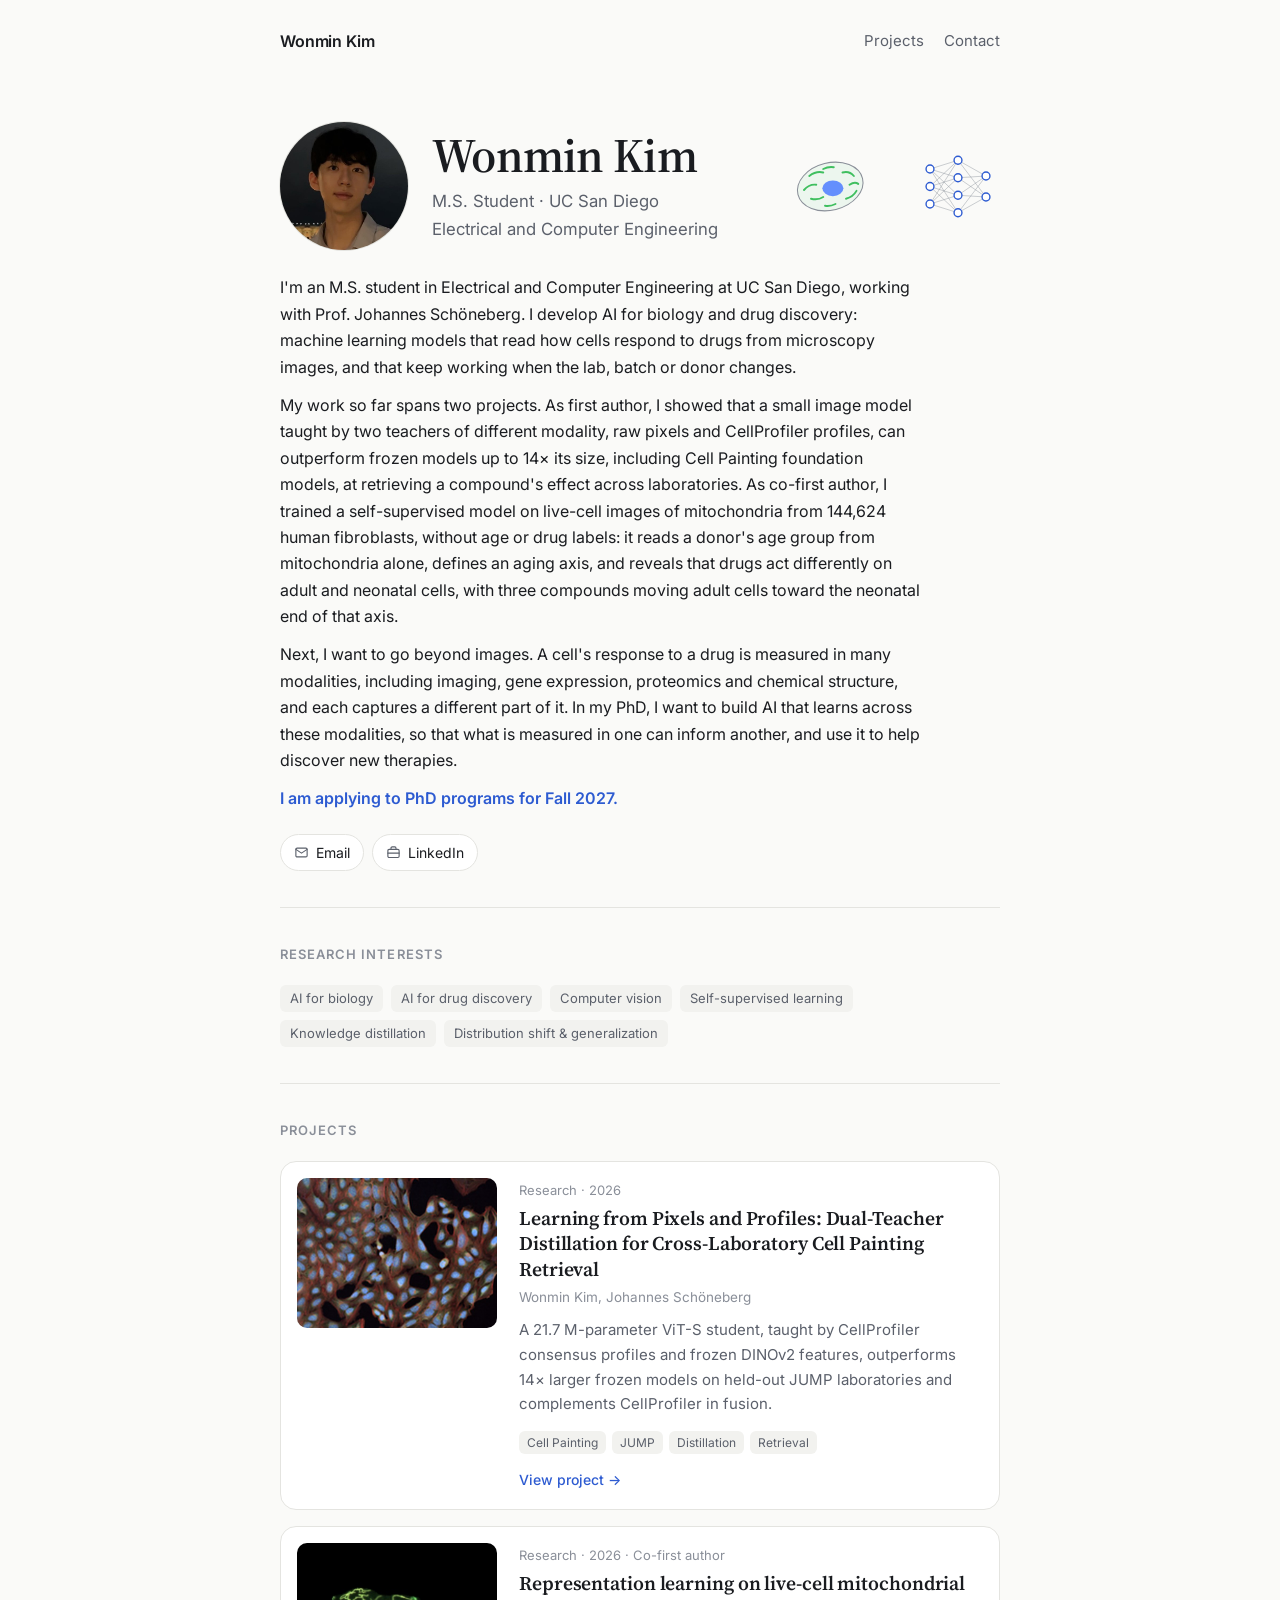
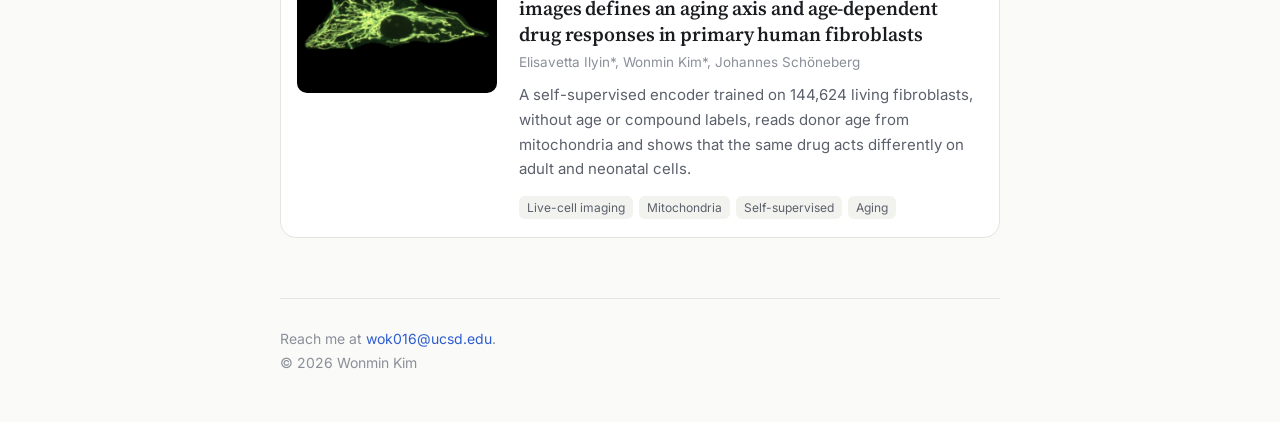
==== index.html @ ed398e42 "Replace favicon with a neural network icon Add .ico fallback and Apple touch icon; bust favicon cach" ====
<!doctype html>
<html lang="en">
<head>
  <meta charset="utf-8">
  <meta name="viewport" content="width=device-width, initial-scale=1">
  <title>Wonmin Kim</title>
  <meta name="description" content="Wonmin Kim — M.S. student at UC San Diego working on AI for biology and drug discovery. Applying to PhD programs for Fall 2027.">
  <link rel="icon" href="favicon.ico?v=2" sizes="32x32">
  <link rel="icon" href="assets/favicon.svg?v=2" type="image/svg+xml">
  <link rel="apple-touch-icon" href="assets/apple-touch-icon.png">
  <meta property="og:title" content="Wonmin Kim">
  <meta property="og:description" content="M.S. student at UC San Diego working on AI for biology and drug discovery. Applying to PhD programs for Fall 2027.">
  <meta property="og:image" content="https://1minute99.github.io/assets/profile.jpg">
  <meta property="og:url" content="https://1minute99.github.io/">
  <link rel="preconnect" href="https://fonts.googleapis.com">
  <link rel="preconnect" href="https://fonts.gstatic.com" crossorigin>
  <link rel="stylesheet" href="https://fonts.googleapis.com/css2?family=Inter:wght@400;500;600&family=Source+Serif+4:opsz,wght@8..60,500;8..60,600&display=swap">
  <link rel="stylesheet" href="assets/style.css?v=9">
</head>
<body>
  <div class="container">

    <header class="site-header">
      <a class="brand" href="index.html">Wonmin Kim</a>
      <nav class="site-nav" aria-label="Main">
        <a href="#projects">Projects</a>
        <a href="#contact">Contact</a>
      </nav>
    </header>

    <main>
      <!-- ============ About ============ -->
      <section class="hero" id="about">
        <div class="hero-head">
          <img class="avatar" src="assets/profile.jpg?v=3" width="480" height="480" alt="Photo of Wonmin Kim">
          <div>
            <h1>Wonmin Kim</h1>
            <p class="role"><span class="nowrap">M.S. Student · UC San Diego</span><br><span class="nowrap">Electrical and Computer Engineering</span></p>
          </div>
          <!-- AI x Bio: a cell's mitochondria light up, signals flow into a small network that fires layer by layer -->
          <svg class="aixbio" viewBox="0 0 240 120" role="img" aria-label="Animation: signals from a cell's mitochondria flow into a small neural network">
            <g class="ab-cell">
              <ellipse class="ab-membrane" cx="46" cy="60" rx="38" ry="27" transform="rotate(-14 46 60)"/>
              <ellipse class="ab-nucleus" cx="49" cy="62" rx="12" ry="9"/>
              <g class="ab-mito">
                <path d="M16 64 q6 -7 14 -6" style="--d:0s"/>
                <path d="M22 48 q8 -6 16 -4" style="--d:.3s"/>
                <path d="M38 40 q6 -3 12 -2" style="--d:.6s"/>
                <path d="M60 44 q8 -2 13 4" style="--d:.9s"/>
                <path d="M68 58 q6 -4 10 -1" style="--d:1.2s"/>
                <path d="M64 74 q8 -2 12 -9" style="--d:1.5s"/>
                <path d="M40 82 q6 1 12 -2" style="--d:1.8s"/>
                <path d="M24 74 q8 2 14 -2" style="--d:2.1s"/>
              </g>
            </g>
            <g class="ab-flow">
              <circle cx="88" cy="52" r="2.6" style="--d:0s; fill:#4c7dff"/>
              <circle cx="88" cy="60" r="2.6" style="--d:.8s; fill:#3fbf5f"/>
              <circle cx="88" cy="68" r="2.6" style="--d:1.6s; fill:#e8a33a"/>
            </g>
            <g class="ab-edges">
              <line x1="160" y1="40" x2="192" y2="30"/><line x1="160" y1="40" x2="192" y2="50"/><line x1="160" y1="40" x2="192" y2="70"/><line x1="160" y1="40" x2="192" y2="90"/>
              <line x1="160" y1="60" x2="192" y2="30"/><line x1="160" y1="60" x2="192" y2="50"/><line x1="160" y1="60" x2="192" y2="70"/><line x1="160" y1="60" x2="192" y2="90"/>
              <line x1="160" y1="80" x2="192" y2="30"/><line x1="160" y1="80" x2="192" y2="50"/><line x1="160" y1="80" x2="192" y2="70"/><line x1="160" y1="80" x2="192" y2="90"/>
              <line x1="192" y1="30" x2="224" y2="48"/><line x1="192" y1="30" x2="224" y2="72"/>
              <line x1="192" y1="50" x2="224" y2="48"/><line x1="192" y1="50" x2="224" y2="72"/>
              <line x1="192" y1="70" x2="224" y2="48"/><line x1="192" y1="70" x2="224" y2="72"/>
              <line x1="192" y1="90" x2="224" y2="48"/><line x1="192" y1="90" x2="224" y2="72"/>
            </g>
            <g class="ab-nodes">
              <circle class="ab-node l1" cx="160" cy="40" r="4.5"/><circle class="ab-node l1" cx="160" cy="60" r="4.5"/><circle class="ab-node l1" cx="160" cy="80" r="4.5"/>
              <circle class="ab-node l2" cx="192" cy="30" r="4.5"/><circle class="ab-node l2" cx="192" cy="50" r="4.5"/><circle class="ab-node l2" cx="192" cy="70" r="4.5"/><circle class="ab-node l2" cx="192" cy="90" r="4.5"/>
              <circle class="ab-node l3" cx="224" cy="48" r="4.5"/><circle class="ab-node l3" cx="224" cy="72" r="4.5"/>
            </g>
          </svg>
        </div>

        <div class="bio">
          <p>
            I'm an M.S. student in Electrical and Computer Engineering at UC San Diego, working
            with Prof. Johannes Schöneberg. I develop AI for biology and drug discovery: machine
            learning models that read how cells respond to drugs from microscopy images, and that
            keep working when the lab, batch or donor changes.
          </p>
          <p>
            My work so far spans two projects. As first author, I showed that a small image
            model taught by two teachers of different modality, raw pixels and CellProfiler
            profiles, can outperform frozen models up to 14× its size, including Cell Painting
            foundation models, at retrieving a compound's effect across laboratories. As co-first
            author, I trained a self-supervised model on live-cell images of mitochondria from
            144,624 human fibroblasts, without age or drug labels: it reads a donor's age group
            from mitochondria alone, defines an aging axis, and reveals that drugs act
            differently on adult and neonatal cells, with three compounds moving adult cells
            toward the neonatal end of that axis.
          </p>
          <p>
            Next, I want to go beyond images. A cell's response to a drug is measured in many
            modalities, including imaging, gene expression, proteomics and chemical structure,
            and each captures a different part of it. In my PhD, I want to build AI that learns
            across these modalities, so that what is measured in one can inform another, and use
            it to help discover new therapies.
          </p>
          <p class="bio-status"><strong>I am applying to PhD programs for Fall 2027.</strong></p>
        </div>

        <div class="links">
          <a href="mailto:wok016@ucsd.edu">
            <svg viewBox="0 0 24 24" fill="none" stroke="currentColor" stroke-width="1.8" stroke-linecap="round" stroke-linejoin="round" aria-hidden="true"><rect x="3" y="5" width="18" height="14" rx="2"/><path d="m3 7 9 6 9-6"/></svg>
            Email
          </a>
          <a href="https://www.linkedin.com/in/wonmin-kim/" target="_blank" rel="noopener">
            <svg viewBox="0 0 24 24" fill="none" stroke="currentColor" stroke-width="1.8" stroke-linecap="round" stroke-linejoin="round" aria-hidden="true"><rect x="3" y="7" width="18" height="13" rx="2"/><path d="M8 7V5a2 2 0 0 1 2-2h4a2 2 0 0 1 2 2v2M3 13h18"/></svg>
            LinkedIn
          </a>
          <!-- TODO: add your links, then remove the comment markers around each one.
          <a href="https://github.com/USERNAME">
            <svg viewBox="0 0 24 24" fill="none" stroke="currentColor" stroke-width="1.8" stroke-linecap="round" stroke-linejoin="round" aria-hidden="true"><path d="m8 7-5 5 5 5M16 7l5 5-5 5"/></svg>
            GitHub
          </a>
          <a href="https://scholar.google.com/citations?user=ID">
            <svg viewBox="0 0 24 24" fill="none" stroke="currentColor" stroke-width="1.8" stroke-linecap="round" stroke-linejoin="round" aria-hidden="true"><path d="M2 9.5 12 5l10 4.5-10 4.5L2 9.5Z"/><path d="M6 11.5V16c0 1.4 2.7 3 6 3s6-1.6 6-3v-4.5"/></svg>
            Google Scholar
          </a>
          <a href="assets/cv.pdf">
            <svg viewBox="0 0 24 24" fill="none" stroke="currentColor" stroke-width="1.8" stroke-linecap="round" stroke-linejoin="round" aria-hidden="true"><path d="M14 3H7a2 2 0 0 0-2 2v14a2 2 0 0 0 2 2h10a2 2 0 0 0 2-2V8l-5-5Z"/><path d="M14 3v5h5M9 13h6M9 17h6"/></svg>
            CV
          </a>
          -->
        </div>
      </section>

      <!-- ============ Interests ============ -->
      <section class="section" aria-labelledby="interests-title">
        <h2 class="section-title" id="interests-title">Research interests</h2>
        <ul class="interests">
          <li class="tag">AI for biology</li>
          <li class="tag">AI for drug discovery</li>
          <li class="tag">Computer vision</li>
          <li class="tag">Self-supervised learning</li>
          <li class="tag">Knowledge distillation</li>
          <li class="tag">Distribution shift &amp; generalization</li>
        </ul>
      </section>

      <!-- ============ Projects ============ -->
      <section class="section" id="projects" aria-labelledby="projects-title">
        <h2 class="section-title" id="projects-title">Projects</h2>

        <a class="project-card" href="projects/pixels-and-profiles.html">
          <div class="project-thumb" aria-hidden="true">
            <img src="assets/thumbs/pixels-and-profiles.jpg?v=2" width="576" height="432" alt="" loading="lazy" decoding="async">
          </div>

          <div class="project-body">
            <p class="project-meta">Research · 2026</p>
            <h3 class="project-title">Learning from Pixels and Profiles: Dual-Teacher Distillation for Cross-Laboratory Cell Painting Retrieval</h3>
            <p class="project-authors">Wonmin Kim, Johannes Schöneberg</p>
            <p class="project-desc">
              A 21.7 M-parameter ViT-S student, taught by CellProfiler consensus profiles and
              frozen DINOv2 features, outperforms 14× larger frozen models on held-out JUMP
              laboratories and complements CellProfiler in fusion.
            </p>
            <div class="project-tags">
              <span class="tag">Cell Painting</span>
              <span class="tag">JUMP</span>
              <span class="tag">Distillation</span>
              <span class="tag">Retrieval</span>
            </div>
            <span class="project-more">View project <span>→</span></span>
          </div>
        </a>

        <div class="project-card">
          <div class="project-thumb" aria-hidden="true">
            <img src="assets/thumbs/agingspace.jpg?v=2" width="490" height="368" alt="" loading="lazy" decoding="async">
          </div>

          <div class="project-body">
            <p class="project-meta">Research · 2026 · Co-first author</p>
            <h3 class="project-title">Representation learning on live-cell mitochondrial images defines an aging axis and age-dependent drug responses in primary human fibroblasts</h3>
            <p class="project-authors">Elisavetta Ilyin*, Wonmin Kim*, Johannes Schöneberg</p>
            <p class="project-desc">
              A self-supervised encoder trained on 144,624 living fibroblasts, without age or
              compound labels, reads donor age from mitochondria and shows that the same drug acts
              differently on adult and neonatal cells.
            </p>
            <div class="project-tags">
              <span class="tag">Live-cell imaging</span>
              <span class="tag">Mitochondria</span>
              <span class="tag">Self-supervised</span>
              <span class="tag">Aging</span>
            </div>
          </div>
        </div>
      </section>
    </main>

    <footer class="site-footer" id="contact">
      <p style="margin:0">
        Reach me at <a href="mailto:wok016@ucsd.edu">wok016@ucsd.edu</a>.
        <br>© 2026 Wonmin Kim
      </p>
    </footer>

  </div>
</body>
</html>
---- assets/style.css ----
/* ==========================================================================
   Personal site — shared styles
   ========================================================================== */

:root {
  --bg: #fafaf8;
  --surface: #ffffff;
  --surface-2: #f2f2ef;
  --text: #1a1c20;
  --muted: #5b606b;
  --faint: #8a8f99;
  --border: #e4e4e0;
  --accent: #2d5bd1;
  --accent-soft: #edf2fd;
  --code-bg: #f3f3f0;
  --shadow: 0 1px 2px rgba(20, 22, 28, 0.04), 0 6px 20px rgba(20, 22, 28, 0.06);

  /* Cell Painting channel pseudo-colours (DNA, ER, RNA, AGP, Mito) */
  --ch-dna: #4c7dff;
  --ch-er: #3fbf7f;
  --ch-rna: #f2c14e;
  --ch-agp: #ff7a45;
  --ch-mito: #e0479e;

  --serif: "Source Serif 4", Georgia, "Times New Roman", serif;
  --sans: "Inter", system-ui, -apple-system, "Apple SD Gothic Neo", "Noto Sans KR", sans-serif;
  --mono: "JetBrains Mono", ui-monospace, SFMono-Regular, Menlo, monospace;
}

@media (prefers-color-scheme: dark) {
  :root {
    --bg: #111215;
    --surface: #17181c;
    --surface-2: #1f2126;
    --text: #e9e9e6;
    --muted: #a3a7b0;
    --faint: #767a85;
    --border: #2a2c32;
    --accent: #8fabff;
    --accent-soft: #1a2340;
    --code-bg: #1b1c21;
    --shadow: none;
  }
}

*,
*::before,
*::after { box-sizing: border-box; }

html { -webkit-text-size-adjust: 100%; }

body {
  margin: 0;
  background: var(--bg);
  color: var(--text);
  font-family: var(--sans);
  font-size: 16px;
  line-height: 1.65;
  -webkit-font-smoothing: antialiased;
  -moz-osx-font-smoothing: grayscale;
}

a { color: var(--accent); text-decoration: none; }
a:hover { text-decoration: underline; text-underline-offset: 3px; }

:focus-visible {
  outline: 2px solid var(--accent);
  outline-offset: 3px;
  border-radius: 6px;
}

.container {
  max-width: 760px;
  margin: 0 auto;
  padding: 0 20px;
}

/* ---------- Header / footer ---------- */

.site-header {
  display: flex;
  align-items: center;
  justify-content: space-between;
  gap: 16px;
  padding: 28px 0;
}

.brand {
  color: var(--text);
  font-weight: 600;
  letter-spacing: -0.01em;
}
.brand:hover { text-decoration: none; }

.site-nav { display: flex; gap: 20px; }
.site-nav a { color: var(--muted); font-size: 15px; }
.site-nav a:hover { color: var(--text); text-decoration: none; }

.site-footer {
  margin-top: 24px;
  padding: 28px 0 48px;
  border-top: 1px solid var(--border);
  color: var(--faint);
  font-size: 14px;
}

/* ---------- Home: hero ---------- */

.hero { padding: 40px 0 36px; }

.hero h1 {
  margin: 0 0 6px;
  font-family: var(--serif);
  font-size: clamp(2.2rem, 6vw, 3rem);
  font-weight: 600;
  line-height: 1.1;
  letter-spacing: -0.015em;
}

.role {
  margin: 0 0 20px;
  color: var(--muted);
  font-size: 1.05rem;
}

.hero-head {
  display: flex;
  align-items: center;
  gap: 24px;
  margin-bottom: 24px;
}
.hero-head .role { margin: 0; }
.avatar {
  flex: none;
  width: 128px;
  height: 128px;
  border-radius: 50%;
  object-fit: cover;
  background: var(--surface-2);
  box-shadow: 0 0 0 1px var(--border);
}
@media (max-width: 520px) {
  .hero-head { gap: 16px; }
  .avatar { width: 92px; height: 92px; }
}

.bio p { margin: 0 0 12px; max-width: 64ch; }
.bio .bio-status { margin-top: 4px; }
.bio .bio-status strong { color: var(--accent); font-weight: 600; }

.links {
  display: flex;
  flex-wrap: wrap;
  gap: 8px;
  margin-top: 22px;
}

.links a {
  display: inline-flex;
  align-items: center;
  gap: 7px;
  padding: 6px 13px;
  border: 1px solid var(--border);
  border-radius: 999px;
  background: var(--surface);
  color: var(--text);
  font-size: 14px;
  transition: border-color 0.15s ease;
}
.links a:hover { border-color: var(--accent); text-decoration: none; }
.links svg { width: 15px; height: 15px; flex: none; color: var(--muted); }

/* ---------- Sections ---------- */

.section {
  padding: 36px 0;
  border-top: 1px solid var(--border);
}

.section-title {
  margin: 0 0 20px;
  color: var(--faint);
  font-size: 13px;
  font-weight: 600;
  letter-spacing: 0.08em;
  text-transform: uppercase;
}

.interests {
  display: flex;
  flex-wrap: wrap;
  gap: 8px;
  margin: 0;
  padding: 0;
  list-style: none;
}

/* ---------- AI x Bio animation beside the name ---------- */

.hero-head > div { flex: 1 1 auto; min-width: 0; }
.aixbio { display: block; flex: none; width: 210px; height: auto; margin-left: auto; overflow: visible; }

.ab-membrane { fill: #3fbf5f; fill-opacity: 0.07; stroke: var(--faint); stroke-width: 1.2; }
.ab-nucleus { fill: #4c7dff; fill-opacity: 0.85; }
.ab-mito path {
  fill: none;
  stroke: #3fbf5f;
  stroke-width: 2.2;
  stroke-linecap: round;
  animation: ab-glow 2.4s ease-in-out infinite;
  animation-delay: var(--d, 0s);
}
.ab-flow circle {
  opacity: 0;
  animation: ab-flow 2.4s linear infinite;
  animation-delay: var(--d, 0s);
}
.ab-edges line { stroke: var(--faint); stroke-opacity: 0.45; stroke-width: 1.1; }
.ab-node {
  fill: var(--surface);
  stroke: var(--accent);
  stroke-width: 1.6;
  animation: ab-fire 2.4s ease-in-out infinite;
}
.ab-node.l1 { animation-delay: 0.9s; }
.ab-node.l2 { animation-delay: 1.3s; }
.ab-node.l3 { animation-delay: 1.7s; }

@keyframes ab-glow {
  0%, 100% { stroke: #3fbf5f; opacity: 0.55; }
  50% { stroke: #f2c14e; opacity: 1; }
}
@keyframes ab-flow {
  0% { transform: translate(0, 0); opacity: 0; }
  15% { opacity: 1; }
  85% { opacity: 1; }
  100% { transform: translate(62px, 0); opacity: 0; }
}
@keyframes ab-fire {
  0%, 100% { fill: var(--surface); }
  15% { fill: var(--accent); }
  45% { fill: var(--surface); }
}

@media (prefers-reduced-motion: reduce) {
  .aixbio * { animation: none !important; }
  .ab-flow circle { opacity: 1; }
}
@media (min-width: 521px) and (max-width: 680px) {
  .aixbio { display: none; }
}
/* Phones: photo and animation side by side, name and role underneath */
@media (max-width: 520px) {
  .hero-head {
    display: grid;
    grid-template-columns: auto 1fr;
    grid-template-areas: "avatar anim" "text text";
    gap: 18px 16px;
    align-items: center;
  }
  .hero-head .avatar { grid-area: avatar; }
  .hero-head > div { grid-area: text; }
  .hero-head .aixbio { grid-area: anim; justify-self: end; width: 100%; max-width: 190px; margin-left: 0; }
  .hero-head .role { font-size: 0.98rem; }
}

.tag {
  display: inline-block;
  padding: 3px 10px;
  border-radius: 6px;
  background: var(--surface-2);
  color: var(--muted);
  font-size: 13px;
  line-height: 1.6;
}

/* ---------- Project card ---------- */

.project-card {
  display: grid;
  grid-template-columns: 200px 1fr;
  gap: 22px;
  padding: 16px;
  border: 1px solid var(--border);
  border-radius: 16px;
  background: var(--surface);
  color: inherit;
  transition: border-color 0.18s ease, box-shadow 0.18s ease, transform 0.18s ease;
}
a.project-card:hover {
  text-decoration: none;
  border-color: color-mix(in srgb, var(--accent) 45%, var(--border));
  box-shadow: var(--shadow);
  transform: translateY(-2px);
}

.project-card + .project-card { margin-top: 16px; }

.project-thumb {
  aspect-ratio: 4 / 3;
  overflow: hidden;
  border-radius: 10px;
  background: #0a0c11;
}
.project-thumb img { display: block; width: 100%; height: 100%; object-fit: cover; }

.project-body { display: flex; flex-direction: column; min-width: 0; padding: 2px 4px 2px 0; }

.project-meta { margin: 0; color: var(--faint); font-size: 13px; }

.project-title {
  margin: 4px 0 4px;
  font-family: var(--serif);
  font-size: 1.22rem;
  font-weight: 600;
  line-height: 1.3;
  letter-spacing: -0.005em;
}

.project-authors { margin: 0 0 10px; color: var(--faint); font-size: 13.5px; }
.project-desc { margin: 0; color: var(--muted); font-size: 15px; }

.project-tags { display: flex; flex-wrap: wrap; gap: 6px; margin-top: 14px; }
.project-tags .tag { font-size: 12px; padding: 2px 8px; }

.project-more {
  margin-top: auto;
  padding-top: 14px;
  color: var(--accent);
  font-size: 14px;
  font-weight: 500;
}
.project-more span { display: inline-block; transition: transform 0.18s ease; }
.project-card:hover .project-more span { transform: translateX(3px); }

@media (max-width: 620px) {
  .project-card { grid-template-columns: 1fr; gap: 16px; }
  .project-thumb { aspect-ratio: 16 / 9; }
}

/* ==========================================================================
   Project page
   ========================================================================== */

.paper-hero {
  padding: 36px 0 40px;
  text-align: center;
}

.eyebrow {
  margin: 0 0 18px;
  color: var(--faint);
  font-size: 13px;
  font-weight: 600;
  letter-spacing: 0.08em;
  text-transform: uppercase;
}

.channel-bar {
  display: flex;
  width: 110px;
  height: 4px;
  margin: 0 auto 26px;
  overflow: hidden;
  border-radius: 999px;
}
.channel-bar span { flex: 1; }

.paper-title {
  margin: 0 auto;
  max-width: 20em;
  font-family: var(--serif);
  text-wrap: balance;
  font-size: clamp(2rem, 5.4vw, 2.75rem);
  font-weight: 600;
  line-height: 1.15;
  letter-spacing: -0.015em;
}
.paper-title .subtitle {
  display: block;
  max-width: 34em;
  margin: 12px auto 0;
  color: var(--muted);
  font-size: 0.58em;
  font-weight: 500;
  line-height: 1.35;
  letter-spacing: 0;
}

.nowrap { white-space: nowrap; }

.authors { margin: 26px 0 4px; font-size: 1.05rem; }
.authors a { color: var(--text); }
.authors sup { color: var(--faint); font-size: 0.7em; }
.affil { margin: 0; color: var(--muted); font-size: 14px; }

.btn-row {
  display: flex;
  flex-wrap: wrap;
  justify-content: center;
  gap: 10px;
  margin-top: 26px;
}

.btn {
  display: inline-flex;
  align-items: center;
  gap: 8px;
  padding: 9px 16px;
  border: 1px solid var(--text);
  border-radius: 10px;
  background: var(--text);
  color: var(--bg);
  font-size: 14px;
  font-weight: 500;
  line-height: 1.2;
  transition: opacity 0.15s ease;
}
.btn:hover { text-decoration: none; opacity: 0.85; }
.btn svg { width: 16px; height: 16px; flex: none; }
.btn.secondary { border-color: var(--border); background: var(--surface); color: var(--text); }
.btn.secondary:hover { opacity: 1; border-color: var(--accent); }
.btn.is-disabled { opacity: 0.45; cursor: default; pointer-events: none; }

.tldr {
  margin: 0 0 32px;
  padding: 18px 22px;
  border-radius: 14px;
  background: var(--accent-soft);
  font-size: 1.02rem;
}
.tldr strong {
  margin-right: 6px;
  color: var(--accent);
  font-size: 13px;
  letter-spacing: 0.06em;
  text-transform: uppercase;
}

.prose h2 {
  margin: 0 0 14px;
  font-family: var(--serif);
  font-size: 1.55rem;
  font-weight: 600;
  line-height: 1.25;
  letter-spacing: -0.01em;
}
.prose p { margin: 0 0 14px; }
.prose p:last-child { margin-bottom: 0; }

/* ---------- Intro: TL;DR, stats, teaser ---------- */

.intro { padding-bottom: 40px; }
.intro .tldr { margin-bottom: 12px; }

.stats {
  display: grid;
  grid-template-columns: repeat(4, 1fr);
  gap: 10px;
}
.stat {
  padding: 16px 16px 14px;
  border: 1px solid var(--border);
  border-radius: 14px;
  background: var(--surface);
}
.stat-num {
  display: block;
  font-family: var(--serif);
  font-size: 1.55rem;
  font-weight: 600;
  line-height: 1.15;
  letter-spacing: -0.01em;
}
.stat-label {
  display: block;
  margin-top: 6px;
  color: var(--muted);
  font-size: 13px;
  line-height: 1.45;
}
@media (max-width: 680px) {
  .stats { grid-template-columns: repeat(2, 1fr); }
}

/* ---------- Figures (from the manuscript) ---------- */

.figure { margin: 28px 0 0; }
.figure-img {
  display: block;
  padding: 14px;
  border: 1px solid var(--border);
  border-radius: 14px;
  background: #ffffff;
  cursor: zoom-in;
  transition: border-color 0.15s ease;
}
.figure-img:hover { border-color: var(--accent); }
.figure-img img { display: block; width: 100%; height: auto; margin: 0 auto; }
.figure.narrow .figure-img img { max-width: 500px; }
.figure figcaption {
  margin: 12px 0 0;
  color: var(--muted);
  font-size: 14px;
  line-height: 1.6;
}
.figure figcaption b { color: var(--text); font-weight: 600; }
@media (max-width: 620px) {
  .figure-img { padding: 10px; border-radius: 12px; }
  .figure:not(.narrow) figcaption::after { content: " Tap the figure to enlarge."; color: var(--faint); }
}

.callout {
  margin-top: 22px;
  padding: 16px 20px;
  border-left: 3px solid var(--accent);
  border-radius: 0 12px 12px 0;
  background: var(--surface);
  color: var(--muted);
  font-size: 15px;
}
.callout strong { color: var(--text); }

/* ---------- Key points ---------- */

.points {
  display: grid;
  grid-template-columns: repeat(3, 1fr);
  gap: 12px;
  margin-top: 20px;
}
.point {
  padding: 16px 18px;
  border: 1px solid var(--border);
  border-radius: 14px;
  background: var(--surface);
}
.point h3 {
  display: flex;
  align-items: center;
  gap: 8px;
  margin: 0 0 6px;
  font-size: 15px;
  font-weight: 600;
}
.point p { margin: 0; color: var(--muted); font-size: 14.5px; line-height: 1.6; }
.dot { width: 9px; height: 9px; flex: none; border-radius: 50%; }

@media (max-width: 680px) {
  .points { grid-template-columns: 1fr; }
}

/* ---------- Results table ---------- */

.table-wrap {
  margin-top: 18px;
  overflow-x: auto;
  border: 1px solid var(--border);
  border-radius: 14px;
  background: var(--surface);
}
table {
  width: 100%;
  border-collapse: collapse;
  font-size: 15px;
  font-variant-numeric: tabular-nums;
}
th, td {
  padding: 11px 16px;
  border-bottom: 1px solid var(--border);
  text-align: left;
  white-space: nowrap;
}
th { color: var(--faint); font-size: 12.5px; font-weight: 600; letter-spacing: 0.04em; text-transform: uppercase; }
tbody tr:last-child td { border-bottom: 0; }
td.num, th.num { text-align: right; }
tr.best td { font-weight: 600; background: var(--accent-soft); }
tr.dim td { color: var(--faint); }
tr.split td { border-top: 1px solid var(--faint); }
td .ours { color: var(--accent); font-size: 12px; font-weight: 600; margin-left: 4px; }

@media (max-width: 620px) {
  table { font-size: 14px; }
  th, td { padding: 10px 8px; }
  th { white-space: normal; vertical-align: bottom; }
  th:first-child, td:first-child { padding-left: 12px; white-space: normal; min-width: 120px; }
  th:last-child, td:last-child { padding-right: 12px; }
}

.note { margin-top: 10px; color: var(--faint); font-size: 13.5px; }

/* ---------- Citation ---------- */

.bibtex {
  position: relative;
  margin-top: 16px;
}
.bibtex pre {
  margin: 0;
  padding: 18px 20px;
  overflow-x: auto;
  border: 1px solid var(--border);
  border-radius: 14px;
  background: var(--code-bg);
  font: 13px/1.7 var(--mono);
}
.copy-btn {
  position: absolute;
  top: 10px;
  right: 10px;
  padding: 5px 10px;
  border: 1px solid var(--border);
  border-radius: 8px;
  background: var(--surface);
  color: var(--muted);
  font: 500 12px var(--sans);
  cursor: pointer;
}
.copy-btn:hover { color: var(--text); border-color: var(--accent); }
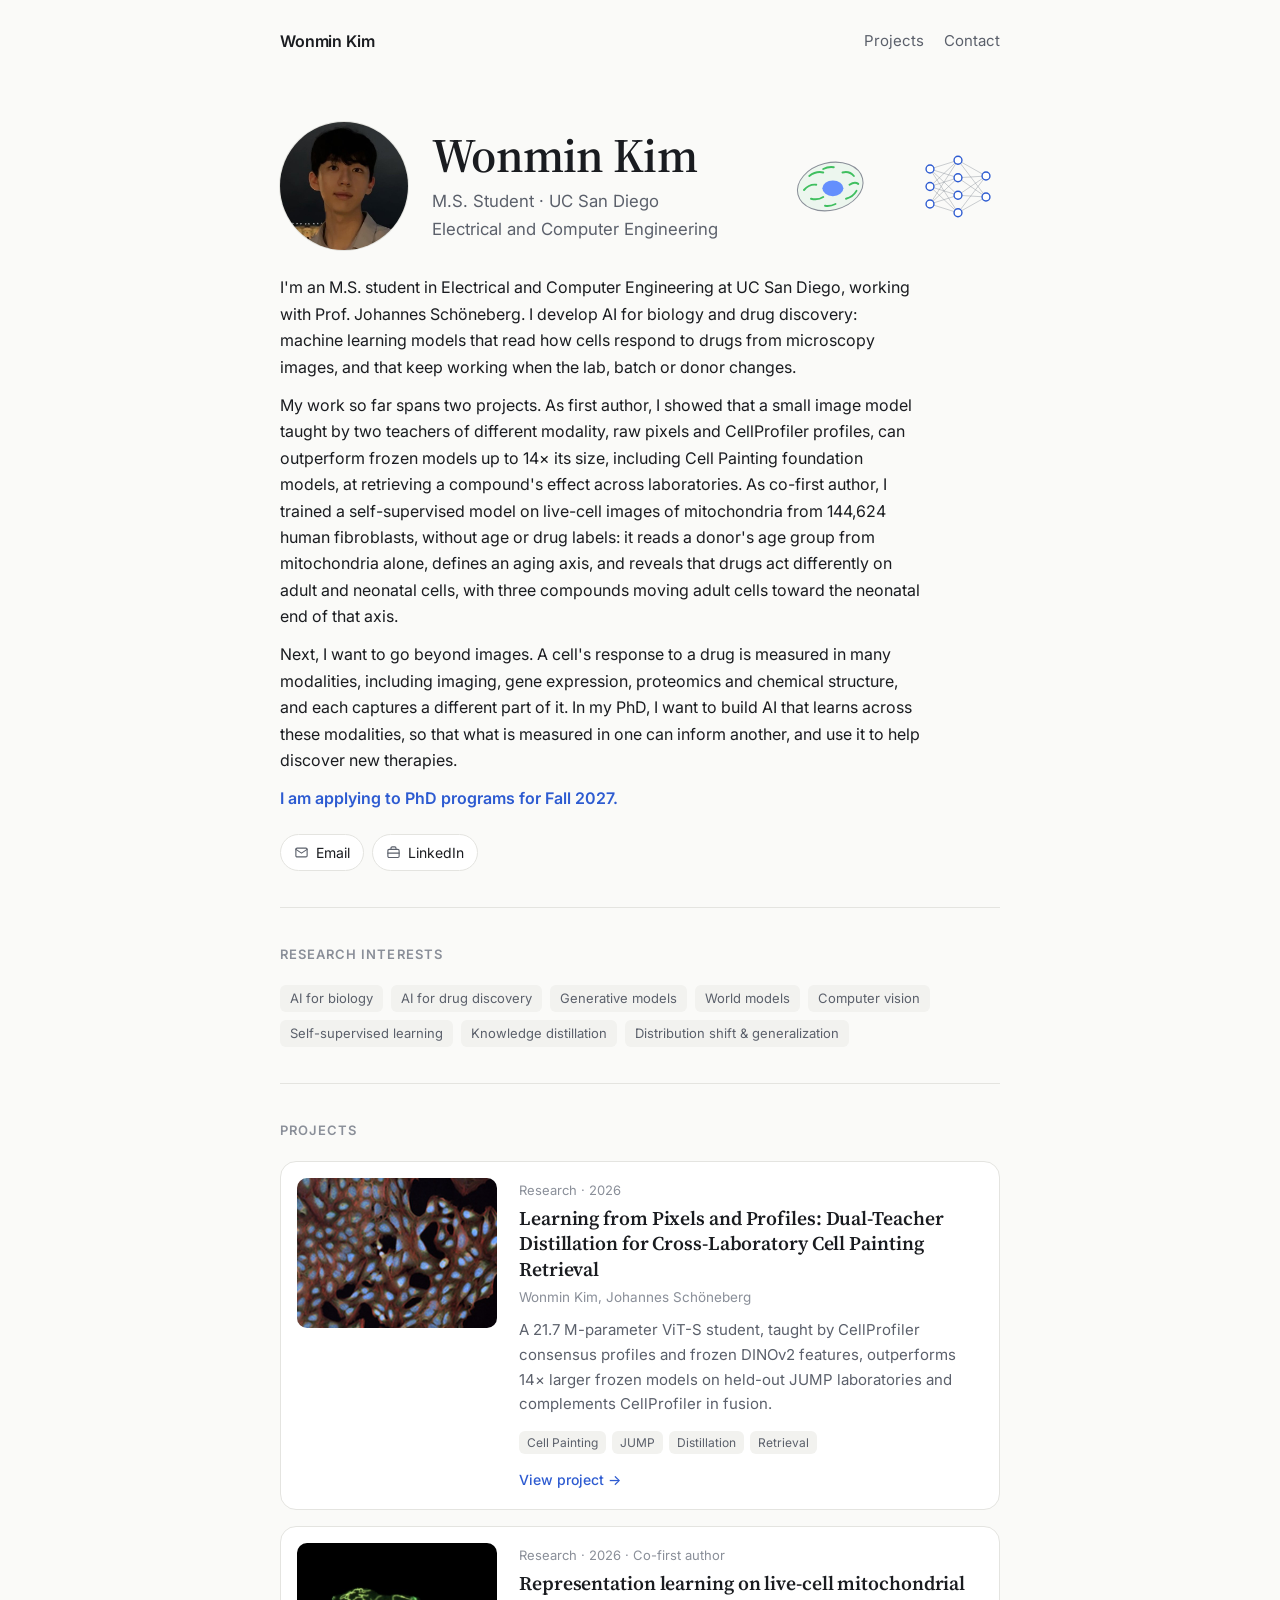
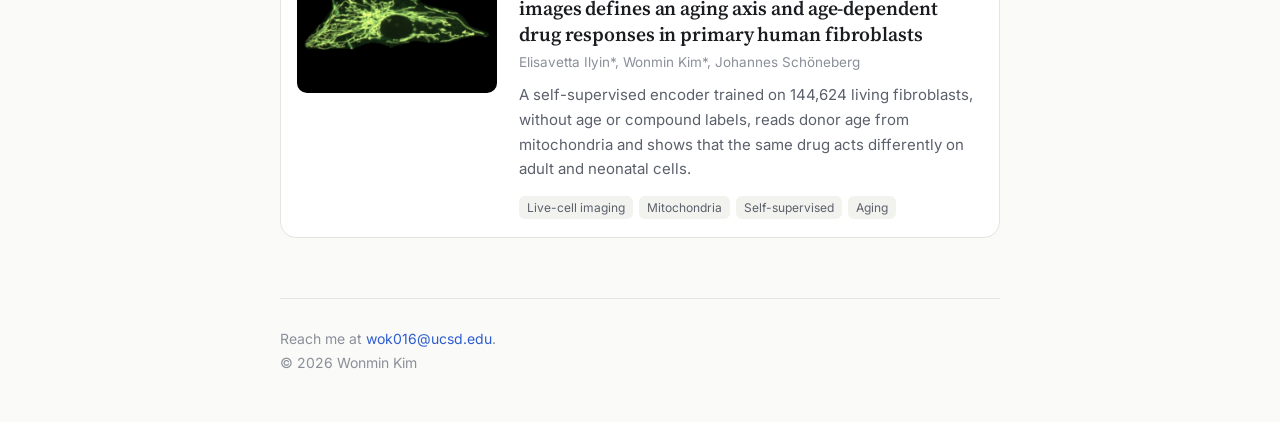
==== commit f4074dd2: "Dark favicon in the animation colours; add interest tags Redraw the neural network icon on a black b" ====
--- a/index.html
+++ b/index.html
@@ -5,9 +5,9 @@
   <meta name="viewport" content="width=device-width, initial-scale=1">
   <title>Wonmin Kim</title>
   <meta name="description" content="Wonmin Kim — M.S. student at UC San Diego working on AI for biology and drug discovery. Applying to PhD programs for Fall 2027.">
-  <link rel="icon" href="favicon.ico?v=2" sizes="32x32">
-  <link rel="icon" href="assets/favicon.svg?v=2" type="image/svg+xml">
-  <link rel="apple-touch-icon" href="assets/apple-touch-icon.png">
+  <link rel="icon" href="favicon.ico?v=3" sizes="32x32">
+  <link rel="icon" href="assets/favicon.svg?v=3" type="image/svg+xml">
+  <link rel="apple-touch-icon" href="assets/apple-touch-icon.png?v=3">
   <meta property="og:title" content="Wonmin Kim">
   <meta property="og:description" content="M.S. student at UC San Diego working on AI for biology and drug discovery. Applying to PhD programs for Fall 2027.">
   <meta property="og:image" content="https://1minute99.github.io/assets/profile.jpg">
@@ -135,6 +135,8 @@
         <ul class="interests">
           <li class="tag">AI for biology</li>
           <li class="tag">AI for drug discovery</li>
+          <li class="tag">Generative models</li>
+          <li class="tag">World models</li>
           <li class="tag">Computer vision</li>
           <li class="tag">Self-supervised learning</li>
           <li class="tag">Knowledge distillation</li>
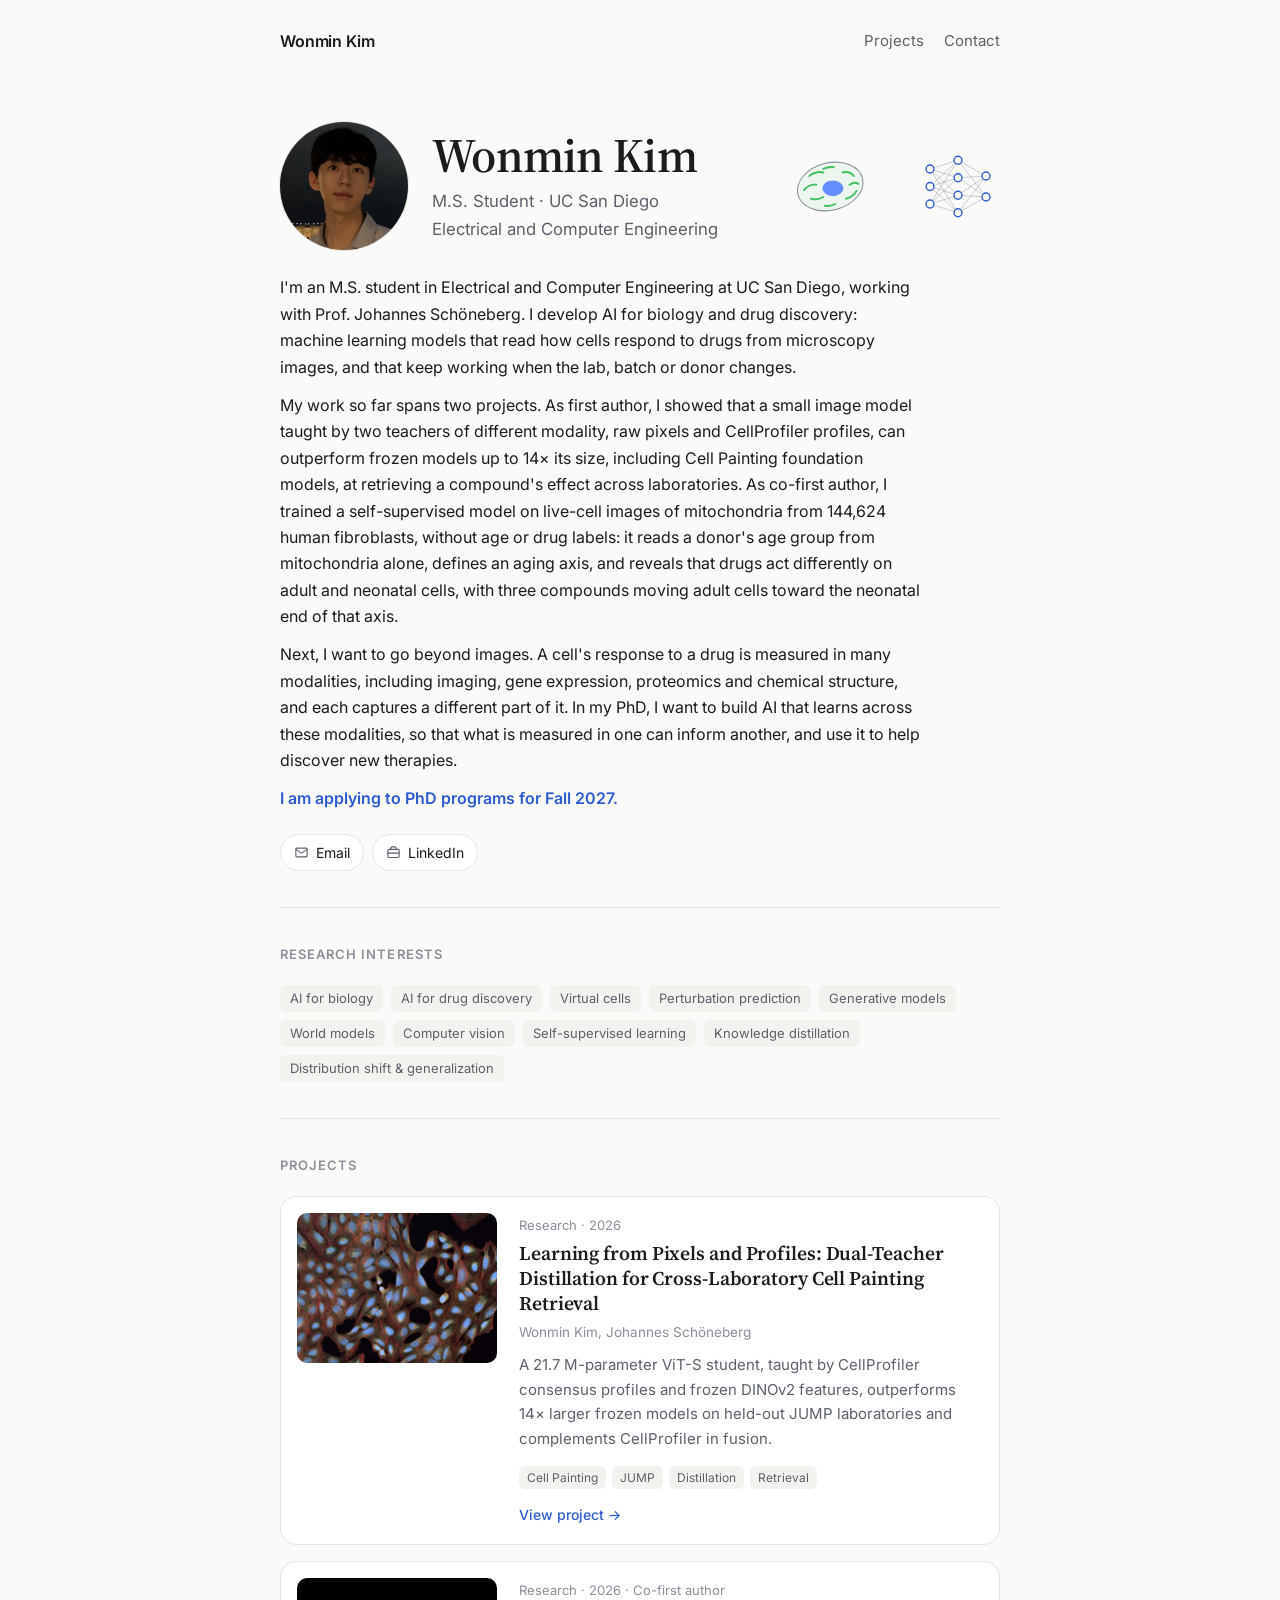
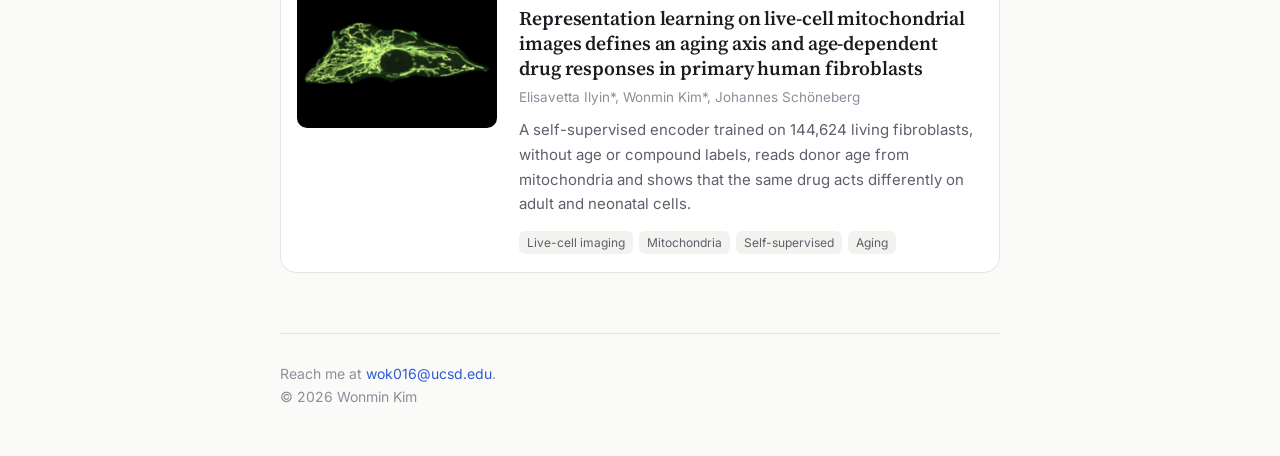
==== commit f1b2561a: "Add Virtual cells and Perturbation prediction to interests Co-Authored-By: Claude Opus 5.5 <noreply@" ====
--- a/index.html
+++ b/index.html
@@ -135,6 +135,8 @@
         <ul class="interests">
           <li class="tag">AI for biology</li>
           <li class="tag">AI for drug discovery</li>
+          <li class="tag">Virtual cells</li>
+          <li class="tag">Perturbation prediction</li>
           <li class="tag">Generative models</li>
           <li class="tag">World models</li>
           <li class="tag">Computer vision</li>
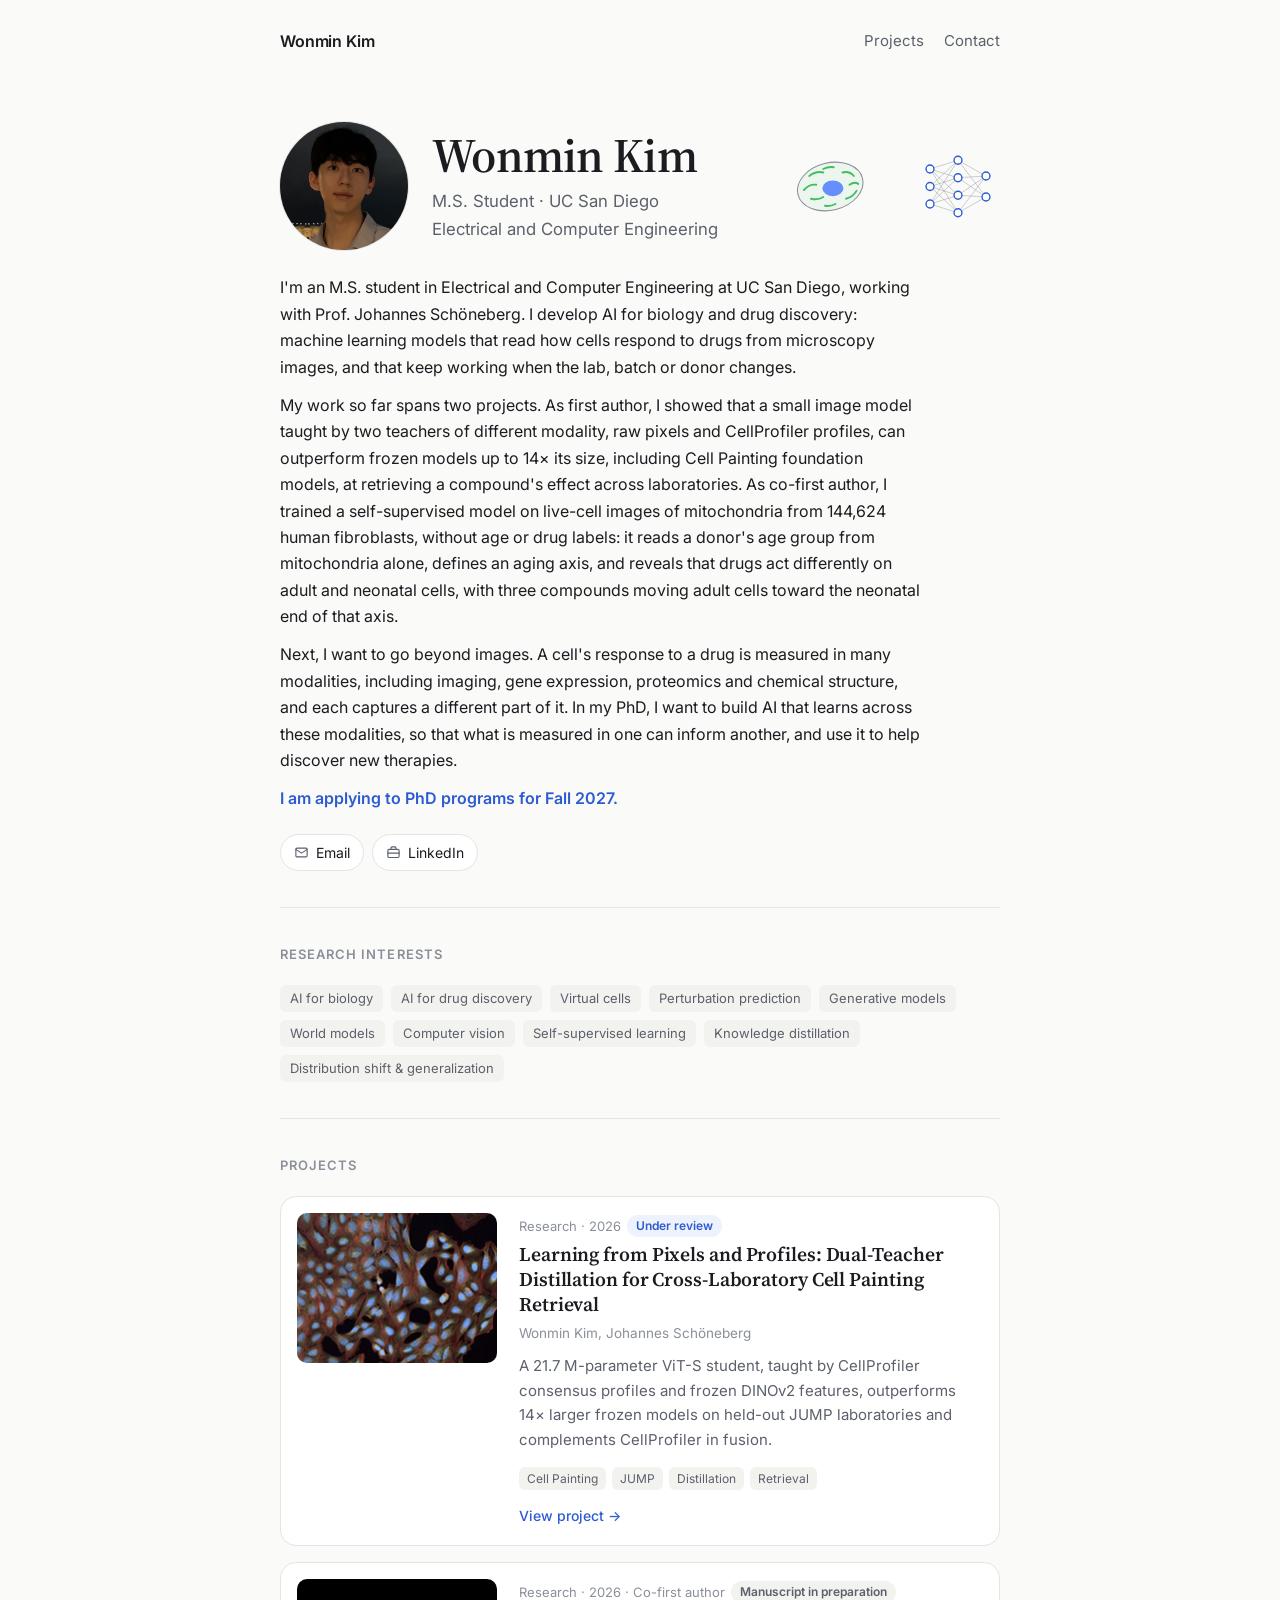
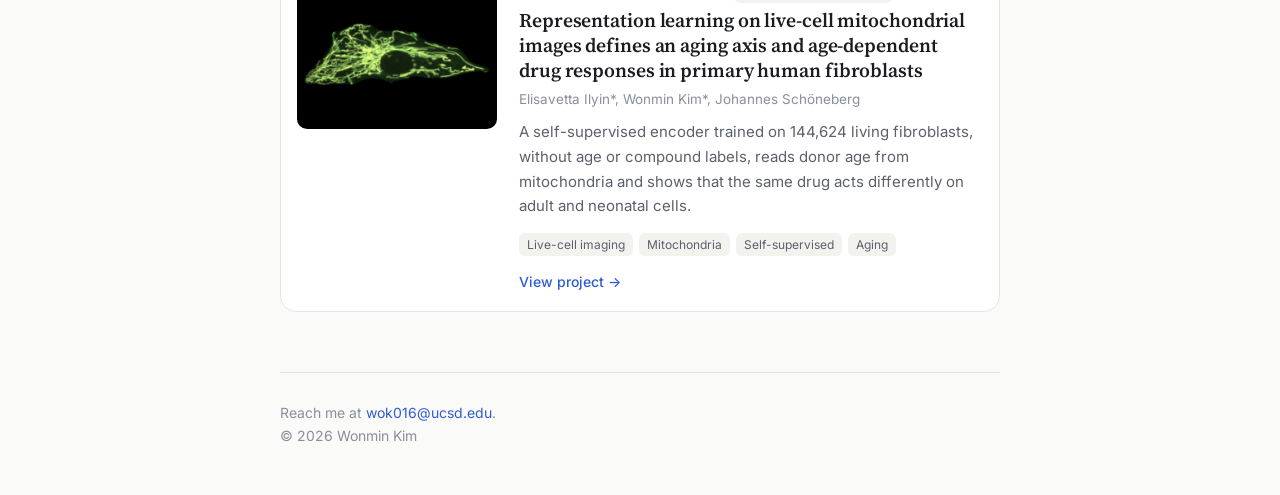
==== commit da9df70f: "Add AgingSpace project page and publication status labels New page for the mitochondrial aging-axis " ====
--- a/index.html
+++ b/index.html
@@ -15,7 +15,7 @@
   <link rel="preconnect" href="https://fonts.googleapis.com">
   <link rel="preconnect" href="https://fonts.gstatic.com" crossorigin>
   <link rel="stylesheet" href="https://fonts.googleapis.com/css2?family=Inter:wght@400;500;600&family=Source+Serif+4:opsz,wght@8..60,500;8..60,600&display=swap">
-  <link rel="stylesheet" href="assets/style.css?v=9">
+  <link rel="stylesheet" href="assets/style.css?v=10">
 </head>
 <body>
   <div class="container">
@@ -156,7 +156,7 @@
           </div>
 
           <div class="project-body">
-            <p class="project-meta">Research · 2026</p>
+            <p class="project-meta">Research · 2026 <span class="status">Under review</span></p>
             <h3 class="project-title">Learning from Pixels and Profiles: Dual-Teacher Distillation for Cross-Laboratory Cell Painting Retrieval</h3>
             <p class="project-authors">Wonmin Kim, Johannes Schöneberg</p>
             <p class="project-desc">
@@ -174,13 +174,13 @@
           </div>
         </a>
 
-        <div class="project-card">
+        <a class="project-card" href="projects/agingspace.html">
           <div class="project-thumb" aria-hidden="true">
             <img src="assets/thumbs/agingspace.jpg?v=2" width="490" height="368" alt="" loading="lazy" decoding="async">
           </div>
 
           <div class="project-body">
-            <p class="project-meta">Research · 2026 · Co-first author</p>
+            <p class="project-meta">Research · 2026 · Co-first author <span class="status muted">Manuscript in preparation</span></p>
             <h3 class="project-title">Representation learning on live-cell mitochondrial images defines an aging axis and age-dependent drug responses in primary human fibroblasts</h3>
             <p class="project-authors">Elisavetta Ilyin*, Wonmin Kim*, Johannes Schöneberg</p>
             <p class="project-desc">
@@ -194,8 +194,9 @@
               <span class="tag">Self-supervised</span>
               <span class="tag">Aging</span>
             </div>
-          </div>
-        </div>
+            <span class="project-more">View project <span>→</span></span>
+          </div>
+        </a>
       </section>
     </main>
 
--- a/assets/style.css
+++ b/assets/style.css
@@ -308,6 +308,23 @@
 
 .project-meta { margin: 0; color: var(--faint); font-size: 13px; }
 
+/* Publication status pill (cards and project-page eyebrow) */
+.status {
+  display: inline-block;
+  margin-left: 2px;
+  padding: 1px 9px;
+  border-radius: 999px;
+  background: var(--accent-soft);
+  color: var(--accent);
+  font-size: 12px;
+  font-weight: 600;
+  letter-spacing: 0;
+  text-transform: none;
+  white-space: nowrap;
+  vertical-align: 1px;
+}
+.status.muted { background: var(--surface-2); color: var(--muted); }
+
 .project-title {
   margin: 4px 0 4px;
   font-family: var(--serif);
@@ -498,6 +515,7 @@
 .figure-img:hover { border-color: var(--accent); }
 .figure-img img { display: block; width: 100%; height: auto; margin: 0 auto; }
 .figure.narrow .figure-img img { max-width: 500px; }
+.figure.small .figure-img img { max-width: 320px; }
 .figure figcaption {
   margin: 12px 0 0;
   color: var(--muted);
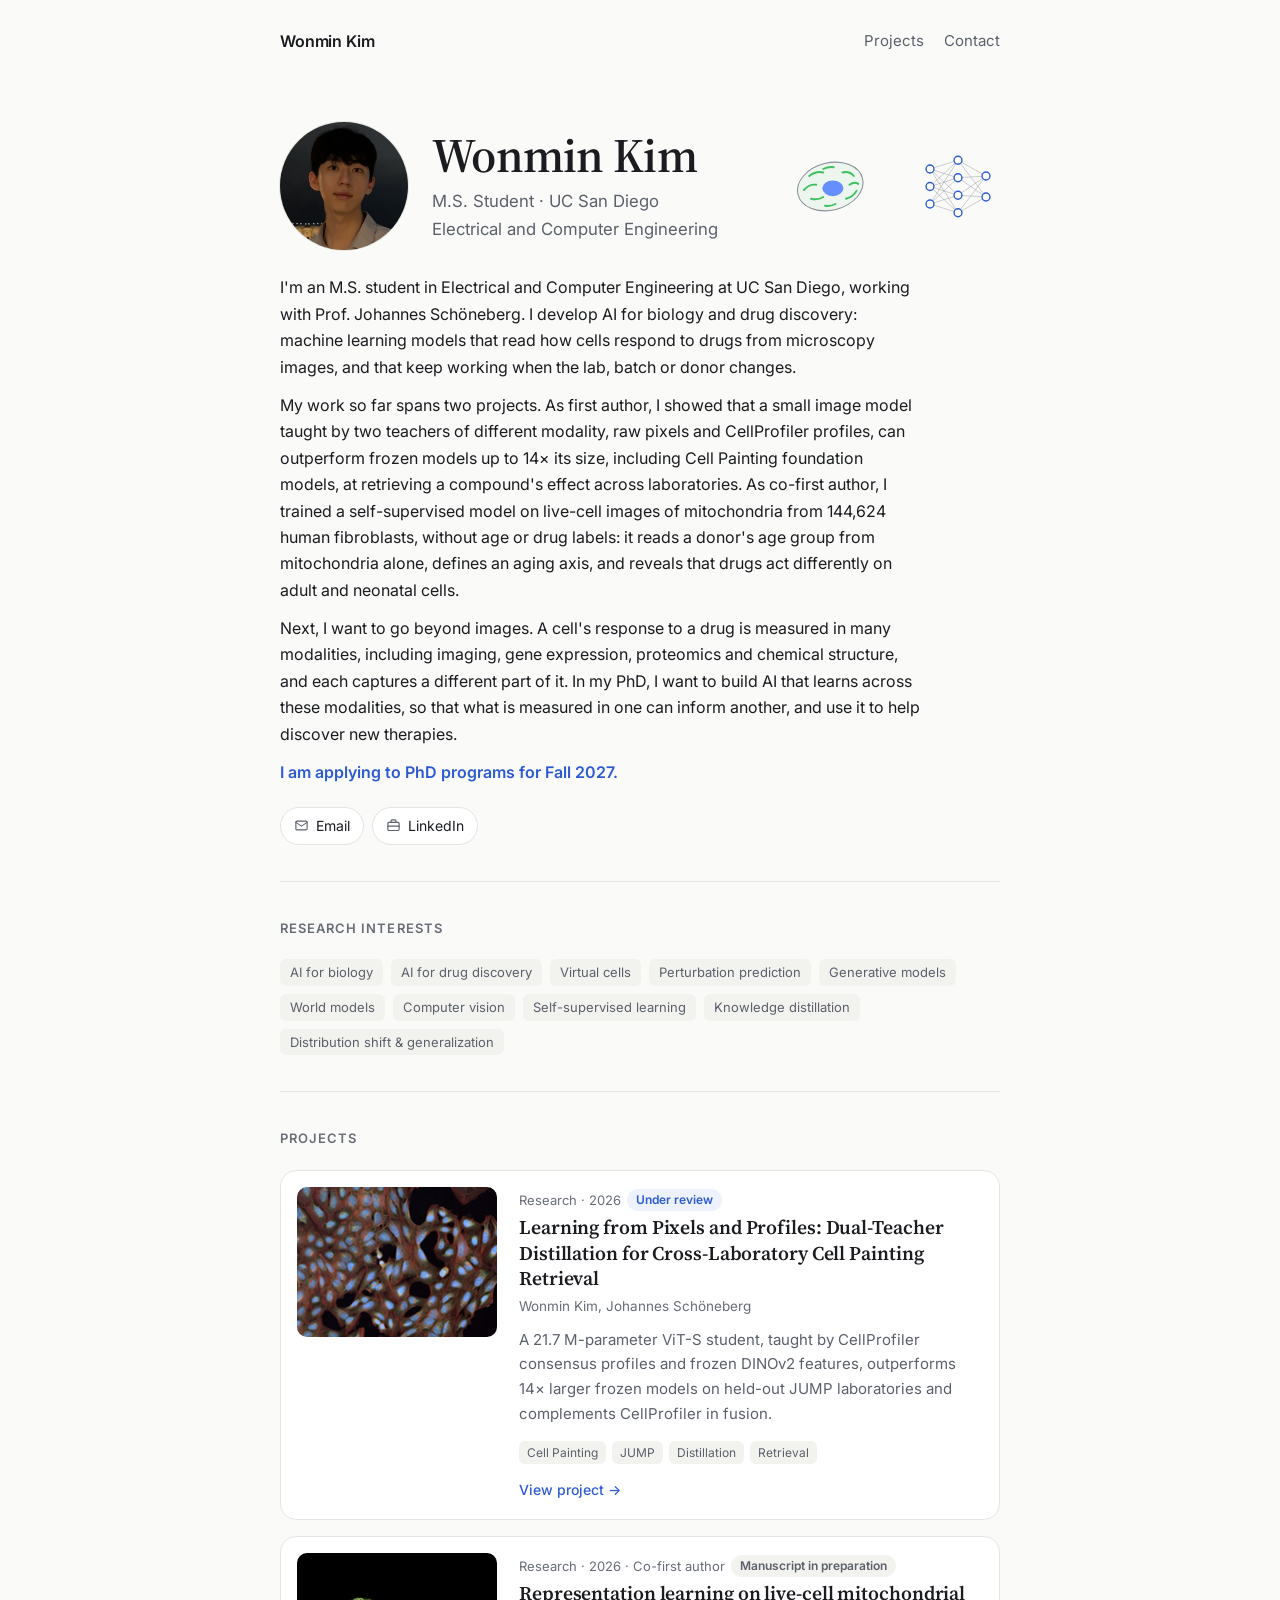
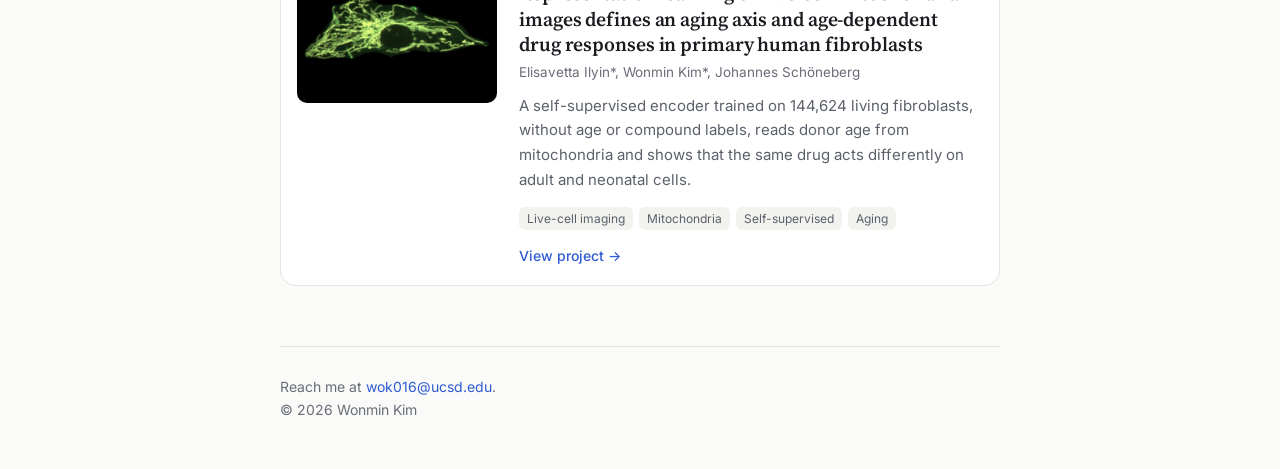
==== commit 3c01be89: "Remove confidential bio claim; contrast, previews, wide figures, 404 - Drop the compound-screen resu" ====
--- a/index.html
+++ b/index.html
@@ -3,19 +3,24 @@
 <head>
   <meta charset="utf-8">
   <meta name="viewport" content="width=device-width, initial-scale=1">
-  <title>Wonmin Kim</title>
+  <title>Wonmin Kim — AI for Biology and Drug Discovery</title>
   <meta name="description" content="Wonmin Kim — M.S. student at UC San Diego working on AI for biology and drug discovery. Applying to PhD programs for Fall 2027.">
+  <meta name="color-scheme" content="light dark">
+  <link rel="canonical" href="https://1minute99.github.io/">
   <link rel="icon" href="favicon.ico?v=3" sizes="32x32">
   <link rel="icon" href="assets/favicon.svg?v=3" type="image/svg+xml">
   <link rel="apple-touch-icon" href="assets/apple-touch-icon.png?v=3">
+  <meta property="og:type" content="website">
+  <meta property="og:site_name" content="Wonmin Kim">
   <meta property="og:title" content="Wonmin Kim">
   <meta property="og:description" content="M.S. student at UC San Diego working on AI for biology and drug discovery. Applying to PhD programs for Fall 2027.">
   <meta property="og:image" content="https://1minute99.github.io/assets/profile.jpg">
   <meta property="og:url" content="https://1minute99.github.io/">
+  <meta name="twitter:card" content="summary">
   <link rel="preconnect" href="https://fonts.googleapis.com">
   <link rel="preconnect" href="https://fonts.gstatic.com" crossorigin>
   <link rel="stylesheet" href="https://fonts.googleapis.com/css2?family=Inter:wght@400;500;600&family=Source+Serif+4:opsz,wght@8..60,500;8..60,600&display=swap">
-  <link rel="stylesheet" href="assets/style.css?v=10">
+  <link rel="stylesheet" href="assets/style.css?v=13">
 </head>
 <body>
   <div class="container">
@@ -90,8 +95,7 @@
             author, I trained a self-supervised model on live-cell images of mitochondria from
             144,624 human fibroblasts, without age or drug labels: it reads a donor's age group
             from mitochondria alone, defines an aging axis, and reveals that drugs act
-            differently on adult and neonatal cells, with three compounds moving adult cells
-            toward the neonatal end of that axis.
+            differently on adult and neonatal cells.
           </p>
           <p>
             Next, I want to go beyond images. A cell's response to a drug is measured in many
--- a/assets/style.css
+++ b/assets/style.css
@@ -3,12 +3,14 @@
    ========================================================================== */
 
 :root {
+  color-scheme: light dark;
   --bg: #fafaf8;
   --surface: #ffffff;
   --surface-2: #f2f2ef;
   --text: #1a1c20;
   --muted: #5b606b;
-  --faint: #8a8f99;
+  --faint: #686d77;
+  --rule: #8a8f99;   /* decorative strokes; --faint is for text */
   --border: #e4e4e0;
   --accent: #2d5bd1;
   --accent-soft: #edf2fd;
@@ -34,7 +36,8 @@
     --surface-2: #1f2126;
     --text: #e9e9e6;
     --muted: #a3a7b0;
-    --faint: #767a85;
+    --faint: #868a95;
+    --rule: #767a85;
     --border: #2a2c32;
     --accent: #8fabff;
     --accent-soft: #1a2340;
@@ -200,7 +203,7 @@
 .hero-head > div { flex: 1 1 auto; min-width: 0; }
 .aixbio { display: block; flex: none; width: 210px; height: auto; margin-left: auto; overflow: visible; }
 
-.ab-membrane { fill: #3fbf5f; fill-opacity: 0.07; stroke: var(--faint); stroke-width: 1.2; }
+.ab-membrane { fill: #3fbf5f; fill-opacity: 0.07; stroke: var(--rule); stroke-width: 1.2; }
 .ab-nucleus { fill: #4c7dff; fill-opacity: 0.85; }
 .ab-mito path {
   fill: none;
@@ -215,7 +218,7 @@
   animation: ab-flow 2.4s linear infinite;
   animation-delay: var(--d, 0s);
 }
-.ab-edges line { stroke: var(--faint); stroke-opacity: 0.45; stroke-width: 1.1; }
+.ab-edges line { stroke: var(--rule); stroke-opacity: 0.45; stroke-width: 1.1; }
 .ab-node {
   fill: var(--surface);
   stroke: var(--accent);
@@ -393,6 +396,12 @@
   line-height: 1.15;
   letter-spacing: -0.015em;
 }
+/* One-line titles too long for the title/subtitle split */
+.paper-title.long {
+  max-width: 24em;
+  font-size: clamp(1.5rem, 4.2vw, 2.15rem);
+  line-height: 1.22;
+}
 .paper-title .subtitle {
   display: block;
   max-width: 34em;
@@ -411,6 +420,7 @@
 .authors sup { color: var(--faint); font-size: 0.7em; }
 .affil { margin: 0; color: var(--muted); font-size: 14px; }
 
+.not-found-text { margin: 14px 0 0; color: var(--muted); }
 .btn-row {
   display: flex;
   flex-wrap: wrap;
@@ -516,6 +526,10 @@
 .figure-img img { display: block; width: 100%; height: auto; margin: 0 auto; }
 .figure.narrow .figure-img img { max-width: 500px; }
 .figure.small .figure-img img { max-width: 320px; }
+/* Wide, short figures break out of the 720px text column on large screens */
+@media (min-width: 1000px) {
+  .figure.wide .figure-img { margin-inline: calc(50% - min(520px, 50vw - 32px)); }
+}
 .figure figcaption {
   margin: 12px 0 0;
   color: var(--muted);
@@ -555,12 +569,15 @@
 }
 .point h3 {
   display: flex;
-  align-items: center;
+  align-items: flex-start;
   gap: 8px;
   margin: 0 0 6px;
   font-size: 15px;
   font-weight: 600;
-}
+  line-height: 1.4;
+}
+/* Keep the dot on the first line when a heading wraps */
+.point h3 .dot { margin-top: calc((1.4em - 9px) / 2); }
 .point p { margin: 0; color: var(--muted); font-size: 14.5px; line-height: 1.6; }
 .dot { width: 9px; height: 9px; flex: none; border-radius: 50%; }
 
@@ -594,7 +611,7 @@
 td.num, th.num { text-align: right; }
 tr.best td { font-weight: 600; background: var(--accent-soft); }
 tr.dim td { color: var(--faint); }
-tr.split td { border-top: 1px solid var(--faint); }
+tr.split td { border-top: 1px solid var(--rule); }
 td .ours { color: var(--accent); font-size: 12px; font-weight: 600; margin-left: 4px; }
 
 @media (max-width: 620px) {
